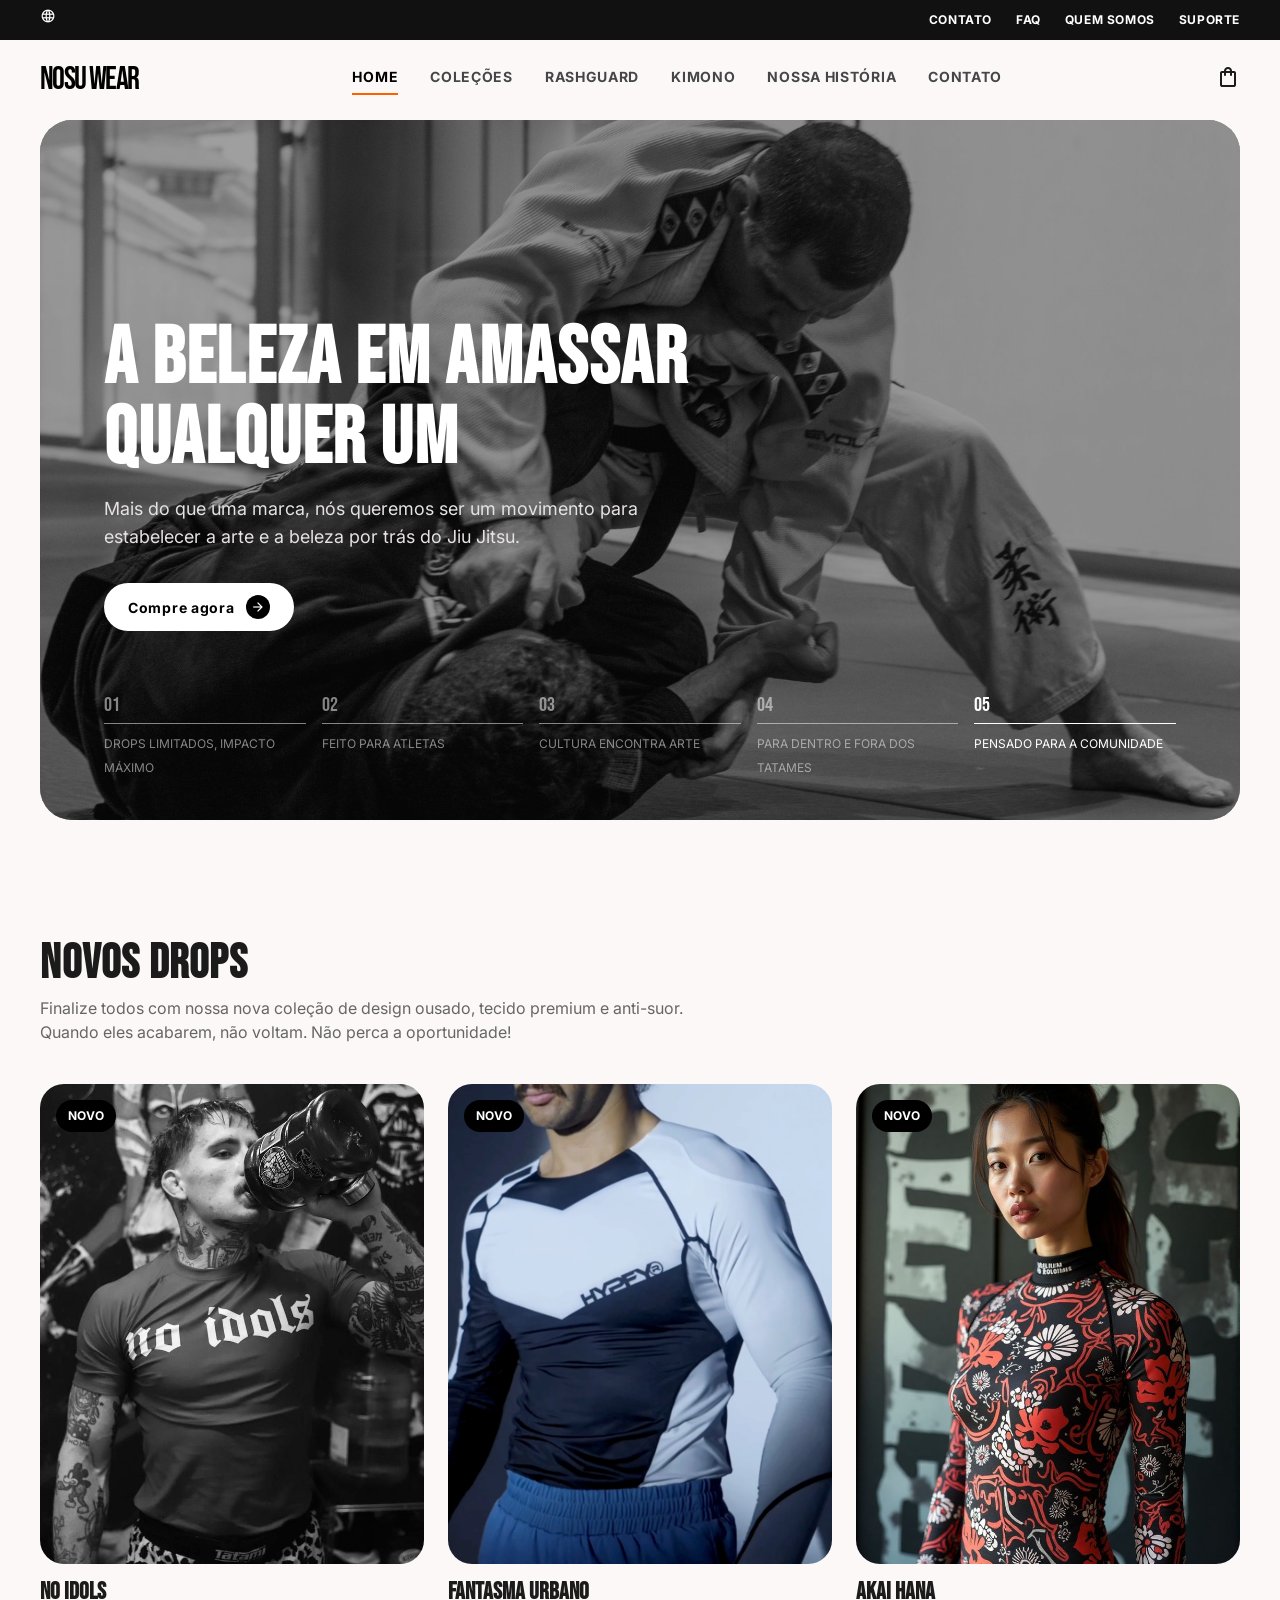
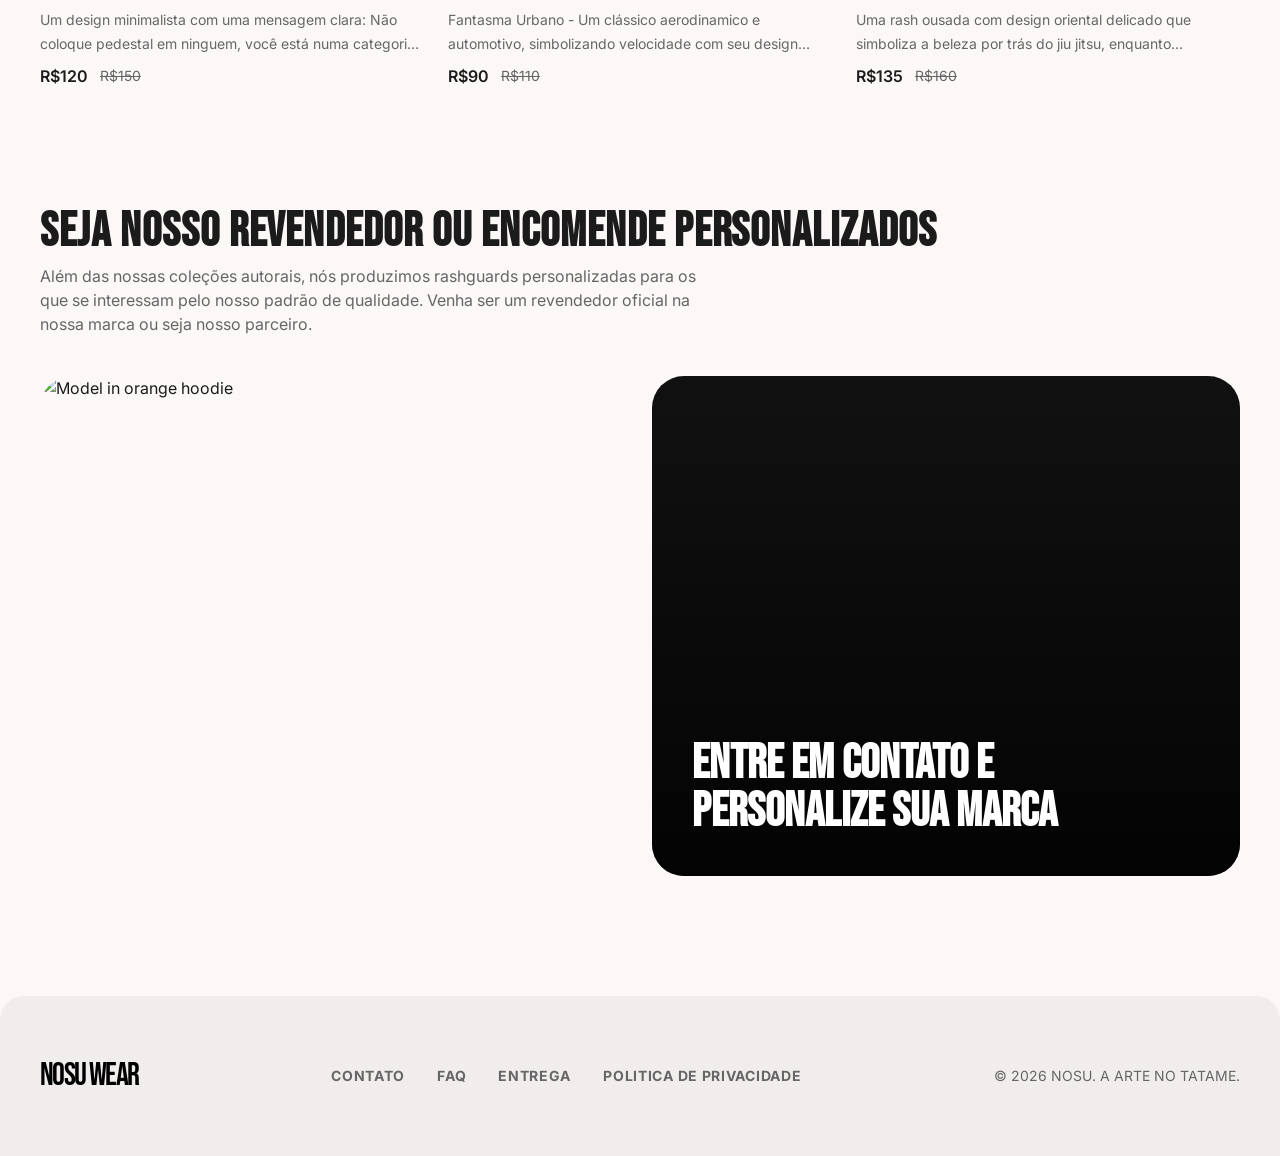
==== index.html @ 6e67a321 "Protótipo inicial da página" ====
<!DOCTYPE html>
<html lang="en">
<head>
    <meta charset="utf-8"/>
    <meta content="width=device-width, initial-scale=1.0" name="viewport"/>
    <title>NOSU - Jiu Jitsu and Gym Wear</title>
    
    <link href="https://fonts.googleapis.com/css2?family=Bebas+Neue&family=Inter:wght@400;600;700&display=swap" rel="stylesheet"/>
    <link href="https://fonts.googleapis.com/css2?family=Material+Symbols+Outlined:wght,FILL@100..700,0..1&display=swap" rel="stylesheet"/>

    <link rel="stylesheet" href="css/styles.css">
</head>
<body>

    <!-- Mini NavBar -->
    <div class="utility-bar">
        <div class="utility-icons">
            <a href="#"><span class="material-symbols-outlined icon-small">language</span></a>
        </div>
        <div class="utility-links">
            <a href="#">Contato</a>
            <a href="#">FAQ</a>
            <a href="#">Quem somos</a>
            <a href="#">Suporte</a>
        </div>
    </div>

    <!-- Main NavBar -->
    <header class="main-header">
        <div class="brand-logo">NOSU WEAR</div>
        <nav class="nav-links">
            <a class="nav-item active" href="#">HOME</a>
            <a class="nav-item" href="#">COLEÇÕES</a>
            <a class="nav-item" href="#">RASHGUARD</a>
            <a class="nav-item" href="#">KIMONO</a>
            <a class="nav-item" href="#">NOSSA HISTÓRIA</a>
            <a class="nav-item" href="#">CONTATO</a>
        </nav>
        <div class="header-actions">
            <a class="cart-btn" href="#">
                <span class="material-symbols-outlined">shopping_bag</span>
            </a>
        </div>
    </header>

    <!-- Conteudo Principal -->
    <main class="main-container">

        <!-- Hero -->
        <section class="hero-section">
            <img alt="atletas lutando" class="hero-bg-img" src="img/hero.jpg"/>
            <div class="hero-content">
                <h1 class="hero-title">A BELEZA EM AMASSAR<br/>QUALQUER UM</h1>
                <p class="hero-description">Mais do que uma marca, nós queremos ser um movimento para estabelecer a arte e a beleza por trás do Jiu Jitsu.</p>
                <button class="btn-primary">
                    Compre agora
                    <div class="btn-icon-wrapper">
                        <span class="material-symbols-outlined icon-small text-white">arrow_forward</span>
                    </div>
                </button>
            </div>
            
            <!-- Carrossel do Hero -->
            <div class="hero-carousel-progress">
                <div class="progress-step item-fade">
                    <span class="step-num">01</span>
                    <div class="step-line"></div>
                    <span class="step-text">Drops Limitados, Impacto Máximo</span>
                </div>
                <div class="progress-step item-fade">
                    <span class="step-num">02</span>
                    <div class="step-line"></div>
                    <span class="step-text">Feito para atletas</span>
                </div>
                <div class="progress-step item-fade">
                    <span class="step-num">03</span>
                    <div class="step-line"></div>
                    <span class="step-text">Cultura encontra Arte</span>
                </div>
                <div class="progress-step item-fade">
                    <span class="step-num">04</span>
                    <div class="step-line"></div>
                    <span class="step-text">Para dentro e fora dos tatames</span>
                </div>
                <div class="progress-step">
                    <span class="step-num">05</span>
                    <div class="step-line"></div>
                    <span class="step-text">Pensado para a comunidade</span>
                </div>
            </div>
        </section>

        <!-- Novos Drops -->
        <section class="products-section">
            <div class="section-header">
                <h2 class="section-title">NOVOS DROPS</h2>
                <p class="section-subtitle">Finalize todos com nossa nova coleção de design ousado, tecido premium e anti-suor. Quando eles acabarem, não voltam. Não perca a oportunidade!</p>
            </div>
            
            <div class="product-grid">
                <!-- card 1 -->
                <div class="product-card">
                    <div class="product-img-wrapper">
                        <div class="badge-new">NOVO</div>
                        <img alt="Rash No Idols" class="product-img" src="img/card1.jpg"/>
                    </div>
                    <div class="product-info">
                        <h3 class="product-title">NO IDOLS</h3>
                        <p class="product-description">Um design minimalista com uma mensagem clara: Não coloque pedestal em ninguem, você está numa categoria diferente.</p>
                        <div class="product-pricing">
                            <span class="price-active">R$120</span>
                            <span class="price-strikethrough">R$150</span>
                        </div>
                    </div>
                </div>
                <!-- card 2 -->
                <div class="product-card">
                    <div class="product-img-wrapper">
                        <div class="badge-new">NOVO</div>
                        <img alt="Rash Fantasma Urbano" class="product-img" src="img/card2.png"/>
                    </div>
                    <div class="product-info">
                        <h3 class="product-title">FANTASMA URBANO</h3>
                        <p class="product-description">Fantasma Urbano - Um clássico aerodinamico e automotivo, simbolizando velocidade com seu design pontiagudo.</p>
                        <div class="product-pricing">
                            <span class="price-active">R$90</span>
                            <span class="price-strikethrough">R$110</span>
                        </div>
                    </div>
                </div>
                <!-- card 3 -->
                <div class="product-card">
                    <div class="product-img-wrapper">
                        <div class="badge-new">NOVO</div>
                        <img alt="Rash Akai Hana" class="product-img" src="img/card3.jpg"/>
                    </div>
                    <div class="product-info">
                        <h3 class="product-title">AKAI HANA</h3>
                        <p class="product-description">Uma rash ousada com design oriental delicado que simboliza a beleza por trás do jiu jitsu, enquanto homenageia suas origens.</p>
                        <div class="product-pricing">
                            <span class="price-active">R$135</span>
                            <span class="price-strikethrough">R$160</span>
                        </div>
                    </div>
                </div>
            </div>
        </section>

        <!-- Extras -->
        <section class="banner-section">
            <div class="section-header">
                <h2 class="section-title">SEJA NOSSO REVENDEDOR OU ENCOMENDE PERSONALIZADOS</h2>
                <p class="section-subtitle">Além das nossas coleções autorais, nós produzimos rashguards personalizadas para os que se interessam pelo nosso padrão de qualidade. Venha ser um revendedor oficial na nossa marca ou seja nosso parceiro.</p>
            </div>
            <div class="banner-grid">
                <div class="banner-card-img bg-surface-container">
                    <img alt="Model in orange hoodie" class="banner-img" src="https://lh3.googleusercontent.com/aida-public/[base64]"/>
                </div>
                <div class="banner-card-text">
                    <div class="banner-gradient-overlay"></div>
                    <h3 class="banner-heading">ENTRE EM CONTATO E PERSONALIZE SUA MARCA</h3>
                </div>
            </div>
        </section>
    </main>

    <!-- Footer/Rodapé -->
    <footer class="main-footer">
        <div class="footer-inner">
            <div class="brand-logo font-headline-md">NOSU WEAR</div>
            <nav class="footer-nav">
                <a href="#">CONTATO</a>
                <a href="#">FAQ</a>
                <a href="#">ENTREGA</a>
                <a href="#">POLITICA DE PRIVACIDADE</a>
            </nav>
            <div class="footer-copyright">
                © 2026 NOSU. A ARTE NO TATAME.
            </div>
        </div>
    </footer>

</body>
</html>
---- css/styles.css ----
:root {
    /* Cores */
    --color-background: #fdf8f8;
    --color-on-background: #1c1b1b;
    --color-primary: #000000;
    --color-pure-white: #ffffff;
    --color-matte-black: #111111;
    --color-secondary-container: #fe5f00;
    --color-on-surface-variant: #444748;
    --color-muted-text: #666666;
    --color-inverse-primary: #c8c6c5;
    --color-surface-container: #f1edec;
    --color-surface-variant: #e5e2e1;

    /* Espaçamentos e Layouts */
    --container-max: 1440px;
    --margin-edge: 40px;
    --section-gap: 120px;
    --gutter: 24px;
    --item-gap: 32px;

    /* Fontes */
    --font-body: 'Inter', sans-serif;
    --font-display: 'Bebas Neue', sans-serif;
}

* {
    margin: 0;
    padding: 0;
    box-sizing: border-box;
}

body {
    background-color: var(--color-background);
    color: var(--color-on-background);
    font-family: var(--font-body);
    font-size: 16px;
    line-height: 24px;
    min-height: 100vh;
    display: flex;
    flex-direction: column;
}

a {
    color: inherit;
    text-decoration: none;
}

/* Ícones */
.icon-small {
    font-size: 16px !important;
}

.text-white {
    color: var(--color-pure-white);
}

/* Mini NavBar */
.utility-bar {
    background-color: var(--color-matte-black);
    color: var(--color-pure-white);
    padding: 8px var(--margin-edge);
    width: 100%;
    font-size: 12px;
    font-weight: 700;
    text-transform: uppercase;
    letter-spacing: 0.05em;
    display: flex;
    justify-content: space-between;
    align-items: center;
}

.utility-icons, .utility-links {
    display: flex;
    gap: 16px;
}

.utility-links {
    gap: 24px;
}

.utility-bar a:hover {
    color: var(--color-inverse-primary);
    transition: color 0.2s ease;
}

/* Main NavBar */
.main-header {
    background-color: var(--color-background);
    width: 100%;
    max-width: var(--container-max);
    margin: 0 auto;
    padding: 24px var(--margin-edge);
    display: flex;
    justify-content: space-between;
    align-items: center;
    position: sticky;
    top: 0;
    z-index: 50;
}

.brand-logo {
    font-family: var(--font-display);
    font-size: 32px;
    line-height: 32px;
    letter-spacing: -0.05em;
    color: var(--color-primary);
}

.nav-links {
    display: none;
    gap: 32px;
}

.nav-item {
    color: var(--color-on-surface-variant);
    font-weight: 700;
    text-transform: uppercase;
    font-size: 14px;
    letter-spacing: 0.05em;
    transition: color 0.2s ease;
}

.nav-item:hover {
    color: var(--color-primary);
}

.nav-item.active {
    color: var(--color-primary);
    border-b-2: 2px solid var(--color-secondary-container);
    border-bottom: 2px solid var(--color-secondary-container);
    padding-bottom: 4px;
}

.cart-btn:hover {
    opacity: 0.8;
    transition: opacity 0.2s ease;
}

.main-container {
    flex-grow: 1;
    width: 100%;
    max-width: var(--container-max);
    margin: 0 auto;
    padding: 0 var(--margin-edge) var(--section-gap) var(--margin-edge);
    display: flex;
    flex-direction: column;
    gap: var(--section-gap);
}

.hero-section {
    position: relative;
    width: 100%;
    border-radius: 32px;
    overflow: hidden;
    background-color: var(--color-matte-black);
    color: var(--color-pure-white);
    height: 600px;
    display: flex;
    flex-direction: column;
    justify-content: flex-end;
}

.hero-bg-img {
    position: absolute;
    top: 0;
    left: 0;
    width: 100%;
    height: 100%;
    object-fit: cover;
    object-position: top;
    opacity: 0.6;
}

.hero-content {
    position: relative;
    z-index: 10;
    padding: 40px;
    max-width: 48rem;
}

.hero-title {
    font-family: var(--font-display);
    font-size: 48px;
    line-height: 48px;
    letter-spacing: 0.02em;
    text-transform: uppercase;
    margin-bottom: 16px;
}

.hero-description {
    font-size: 18px;
    line-height: 28px;
    color: var(--color-surface-variant);
    margin-bottom: 32px;
    max-width: 36rem;
}

.btn-primary {
    background-color: var(--color-pure-white);
    color: var(--color-primary);
    border-radius: 9999px;
    border: none;
    padding: 12px 24px;
    font-family: var(--font-body);
    font-weight: 700;
    font-size: 14px;
    letter-spacing: 0.05em;
    display: flex;
    align-items: center;
    gap: 12px;
    cursor: pointer;
    width: fit-content;
    transition: transform 0.2s ease;
}

.btn-primary:hover {
    transform: scale(1.05);
}

.btn-icon-wrapper {
    background-color: var(--color-primary);
    border-radius: 9999px;
    padding: 4px;
    display: flex;
    align-items: center;
    justify-content: center;
}

.hero-carousel-progress {
    position: relative;
    z-index: 10;
    width: 100%;
    padding: 0 40px 40px 40px;
    display: grid;
    grid-template-columns: repeat(2, 1fr);
    gap: 16px;
}

.progress-step {
    display: flex;
    flex-direction: column;
    gap: 8px;
}

.item-fade {
    opacity: 0.5;
}

.step-num {
    font-family: var(--font-display);
    font-size: 20px;
    line-height: 20px;
}

.step-line {
    height: 1px;
    background-color: var(--color-pure-white);
    width: 100%;
}

.step-text {
    font-size: 12px;
    text-transform: uppercase;
}

.section-header {
    margin-bottom: 40px;
}

.section-title {
    font-family: var(--font-display);
    font-size: 48px;
    line-height: 48px;
    letter-spacing: 0.02em;
    text-transform: uppercase;
    margin-bottom: 8px;
}

.section-subtitle {
    color: var(--color-muted-text);
    max-width: 42rem;
}

.product-grid {
    display: grid;
    grid-template-columns: 1fr;
    gap: var(--gutter);
}

.product-card {
    display: flex;
    flex-direction: column;
    gap: 16px;
    cursor: pointer;
}

.product-img-wrapper {
    position: relative;
    background-color: var(--color-surface-container);
    border-radius: 24px;
    overflow: hidden;
    aspect-ratio: 4 / 5;
}

.badge-new {
    position: absolute;
    top: 16px;
    left: 16px;
    background-color: var(--color-primary);
    color: var(--color-pure-white);
    font-weight: 700;
    font-size: 12px;
    padding: 4px 12px;
    border-radius: 9999px;
    z-index: 10;
}

.product-img {
    width: 100%;
    height: 100%;
    object-fit: cover;
    transition: transform 0.5s ease;
}

.product-card:hover .product-img {
    transform: scale(1.05);
}

.product-info {
    display: flex;
    flex-direction: column;
}

.product-title {
    font-family: var(--font-display);
    font-size: 24px;
    line-height: 24px;
    text-transform: uppercase;
    margin-bottom: 4px;
}

.product-description {
    font-size: 14px;
    color: var(--color-muted-text);
    margin-bottom: 8px;
    display: -webkit-box;
    -webkit-line-clamp: 2;
    -webkit-box-orient: vertical;
    overflow: hidden;
}

.product-pricing {
    display: flex;
    align-items: center;
    gap: 12px;
}

.price-active {
    font-weight: 600;
}

.price-strikethrough {
    font-size: 14px;
    color: var(--color-muted-text);
    text-decoration: line-through;
}

.banner-grid {
    display: grid;
    grid-template-columns: 1fr;
    gap: var(--gutter);
}

.banner-card-img {
    position: relative;
    border-radius: 32px;
    overflow: hidden;
    height: 350px;
}

.banner-img {
    width: 100%;
    height: 100%;
    object-fit: cover;
}

.banner-card-text {
    position: relative;
    border-radius: 32px;
    overflow: hidden;
    background-color: var(--color-matte-black);
    color: var(--color-pure-white);
    display: flex;
    align-items: flex-end;
    padding: 40px;
    height: 350px;
}

.banner-gradient-overlay {
    position: absolute;
    inset: 0;
    background: linear-gradient(to top, rgba(0, 0, 0, 0.8), transparent);
}

.banner-heading {
    position: relative;
    z-index: 10;
    font-family: var(--font-display);
    font-size: 48px;
    line-height: 48px;
    text-transform: uppercase;
    max-width: 24rem;
}

.main-footer {
    background-color: var(--color-surface-container);
    width: 100%;
    border-top-left-radius: 24px;
    border-top-right-radius: 24px;
    padding: 64px var(--margin-edge);
    margin-top: auto;
}

.footer-inner {
    width: 100%;
    max-width: var(--container-max);
    margin: 0 auto;
    display: flex;
    flex-direction: column;
    align-items: center;
    gap: var(--item-gap);
}

.footer-nav {
    display: flex;
    flex-wrap: wrap;
    justify-content: center;
    gap: 24px;
}

.footer-nav a {
    font-weight: 700;
    font-size: 14px;
    letter-spacing: 0.05em;
    color: var(--color-muted-text);
    text-transform: uppercase;
    transition: color 0.2s ease;
}

.footer-nav a:hover {
    color: var(--color-secondary-container);
}

.footer-copyright {
    color: var(--color-muted-text);
    font-size: 14px;
    text-align: center;
}

@media (min-width: 768px) {
    /* Header & Navigation */
    .nav-links {
        display: flex;
    }

    .hero-section {
        height: 700px;
    }
    .hero-title {
        font-size: 80px;
        line-height: 80px;
    }
    .hero-content {
        padding: 64px;
    }
    .hero-carousel-progress {
        grid-template-columns: repeat(5, 1fr);
        padding: 0 64px 40px 64px;
    }

    .product-grid {
        grid-template-columns: repeat(3, 1fr);
    }

    .banner-grid {
        grid-template-columns: repeat(2, 1fr);
        height: 500px;
    }
    .banner-card-img, .banner-card-text {
        height: 100%;
    }

    .footer-inner {
        flex-direction: row;
        justify-content: space-between;
    }
    .footer-nav {
        gap: 32px;
    }
}
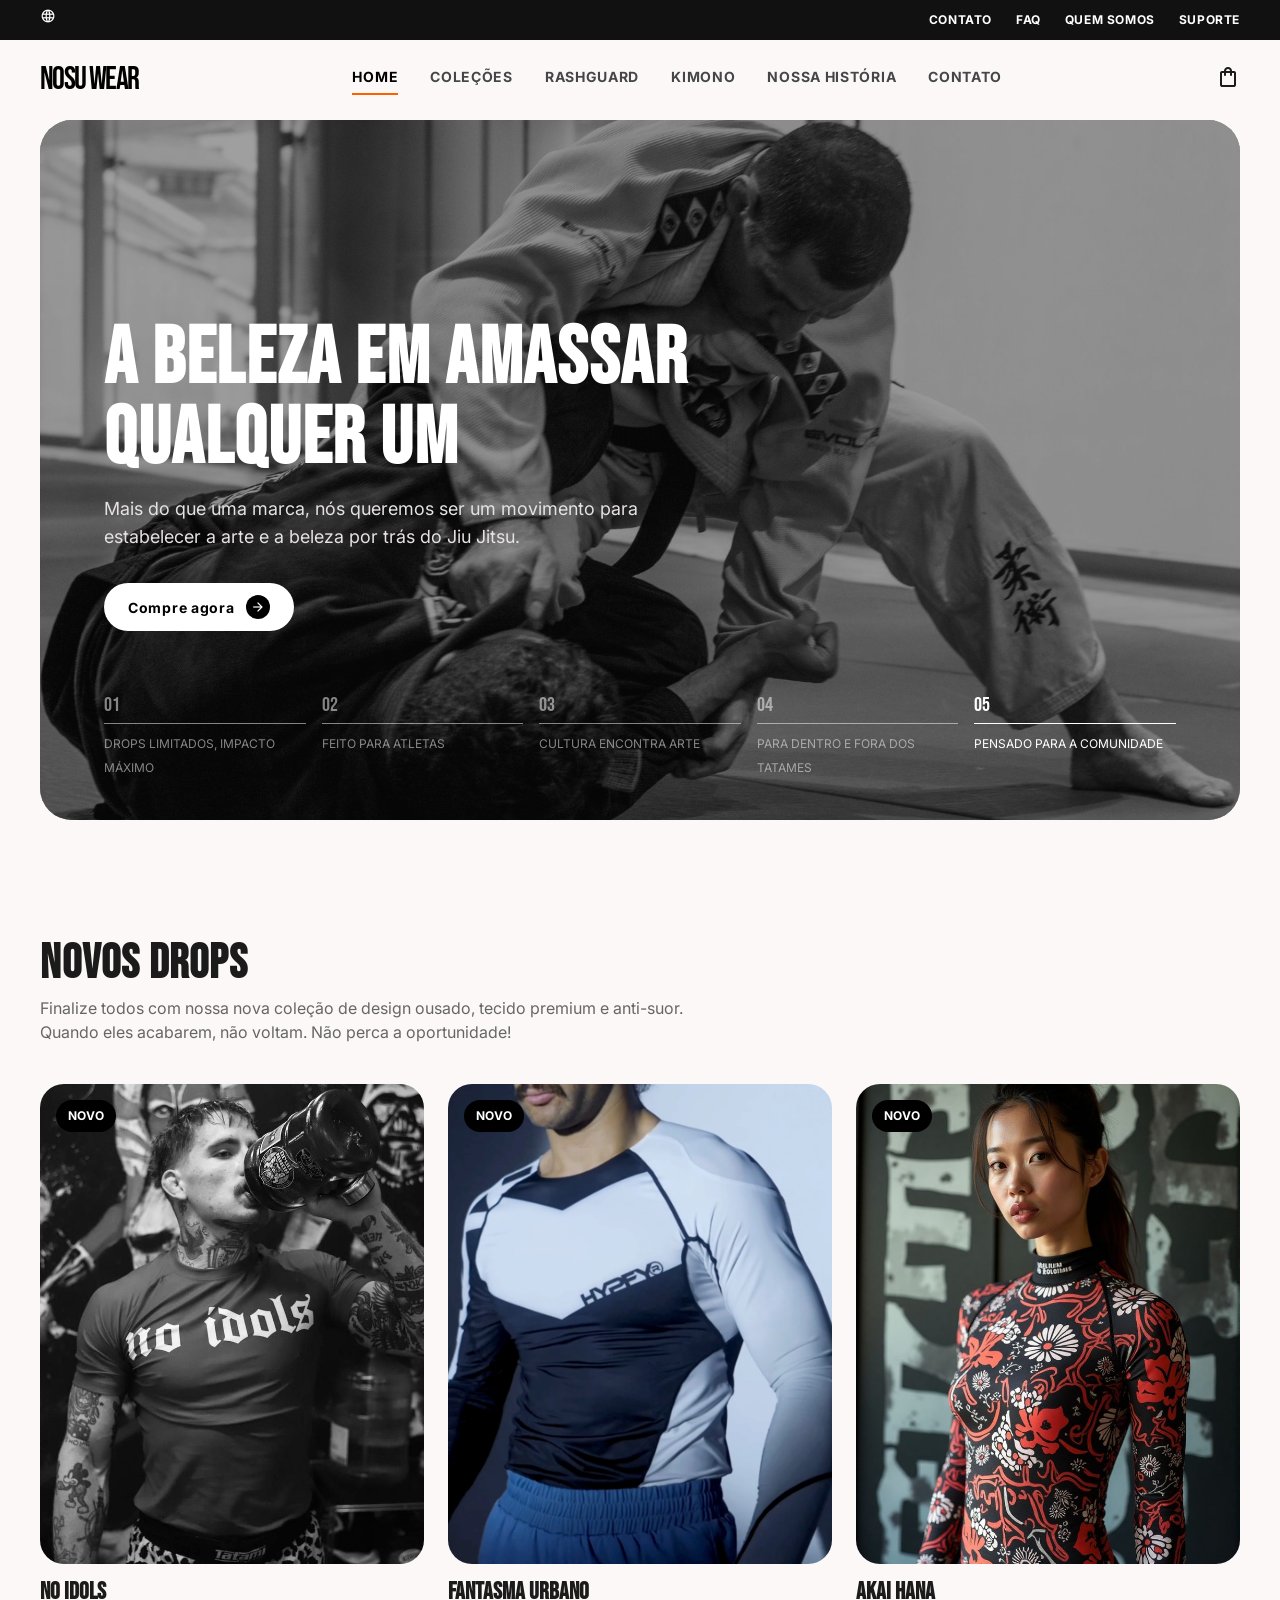
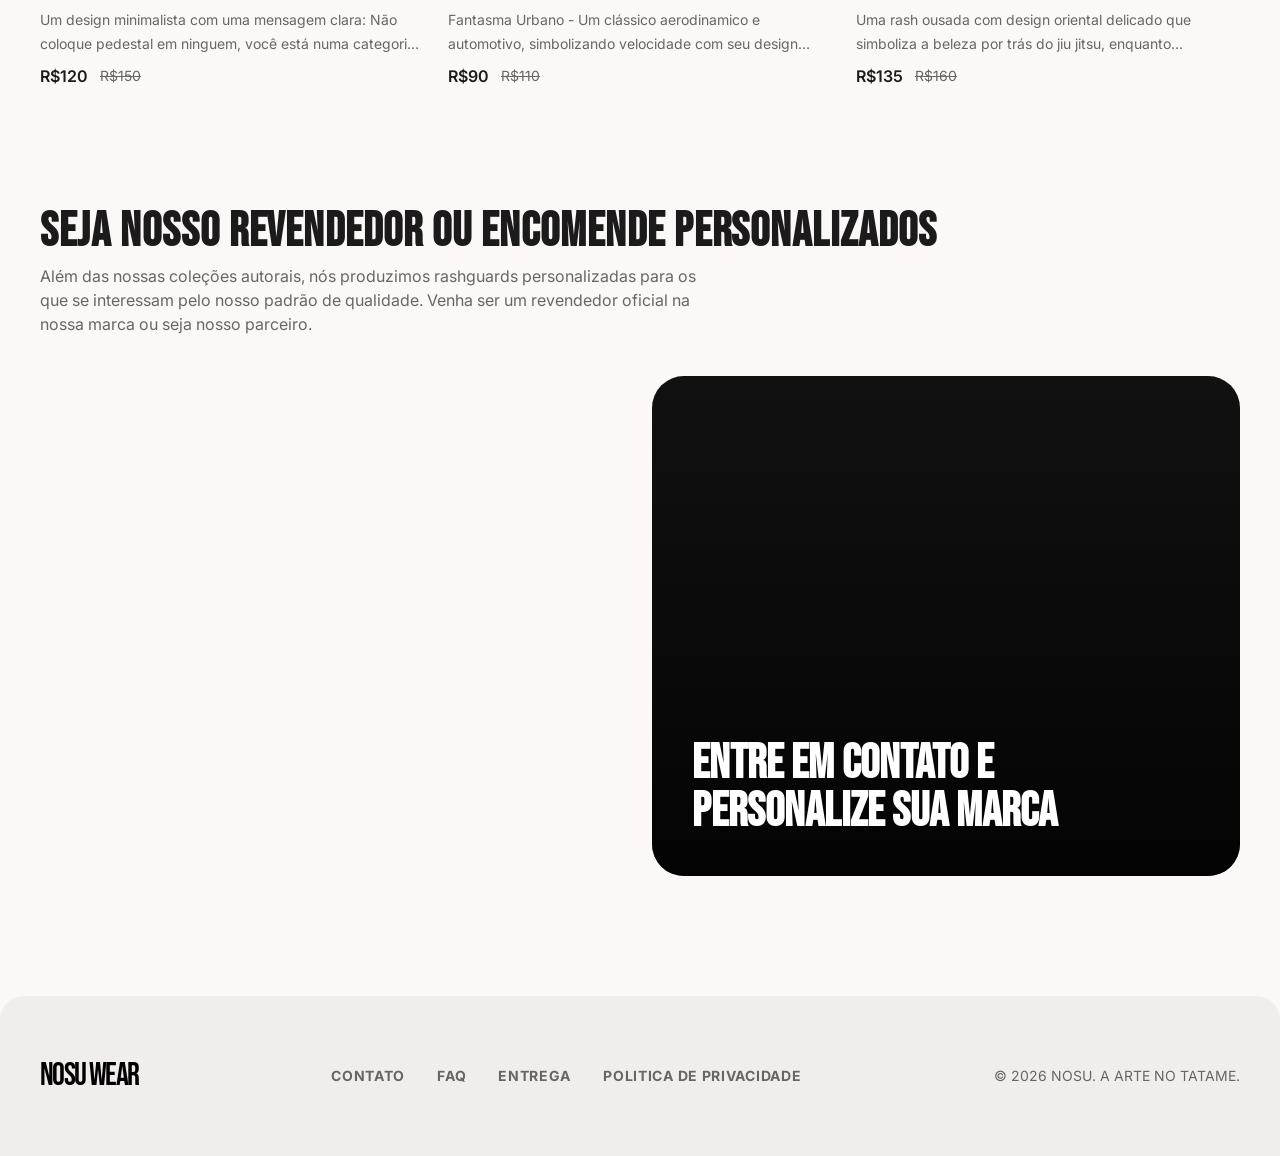
==== commit bdb21484: "update 1 adicionei video e algumas imagens nos cards" ====
--- a/index.html
+++ b/index.html
@@ -154,7 +154,10 @@
             </div>
             <div class="banner-grid">
                 <div class="banner-card-img bg-surface-container">
-                    <img alt="Model in orange hoodie" class="banner-img" src="https://lh3.googleusercontent.com/aida-public/[base64]"/>
+                    <video class="banner-img" autoplay muted loop playsinline>
+                        <source src="img/costura.mp4" type="video/mp4">
+                        Seu navegador não suporta vídeo.
+                    </video>
                 </div>
                 <div class="banner-card-text">
                     <div class="banner-gradient-overlay"></div>
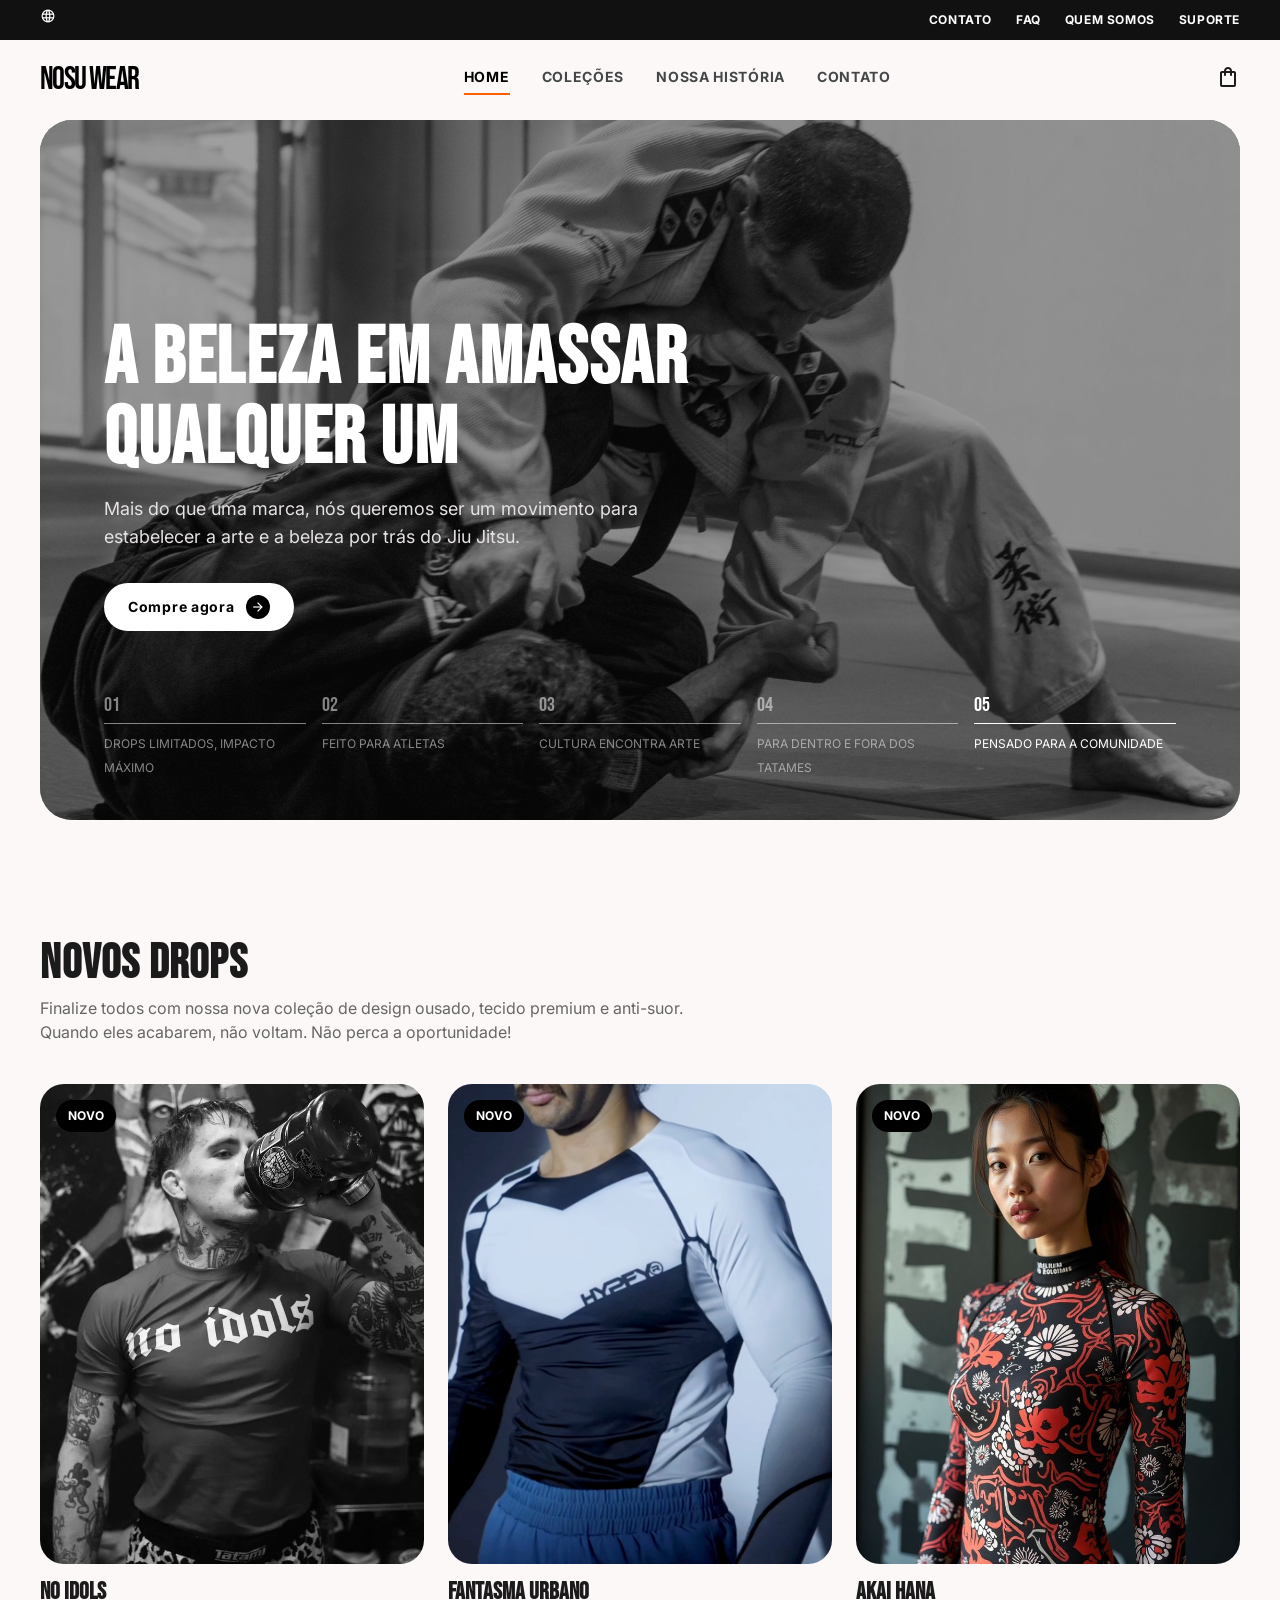
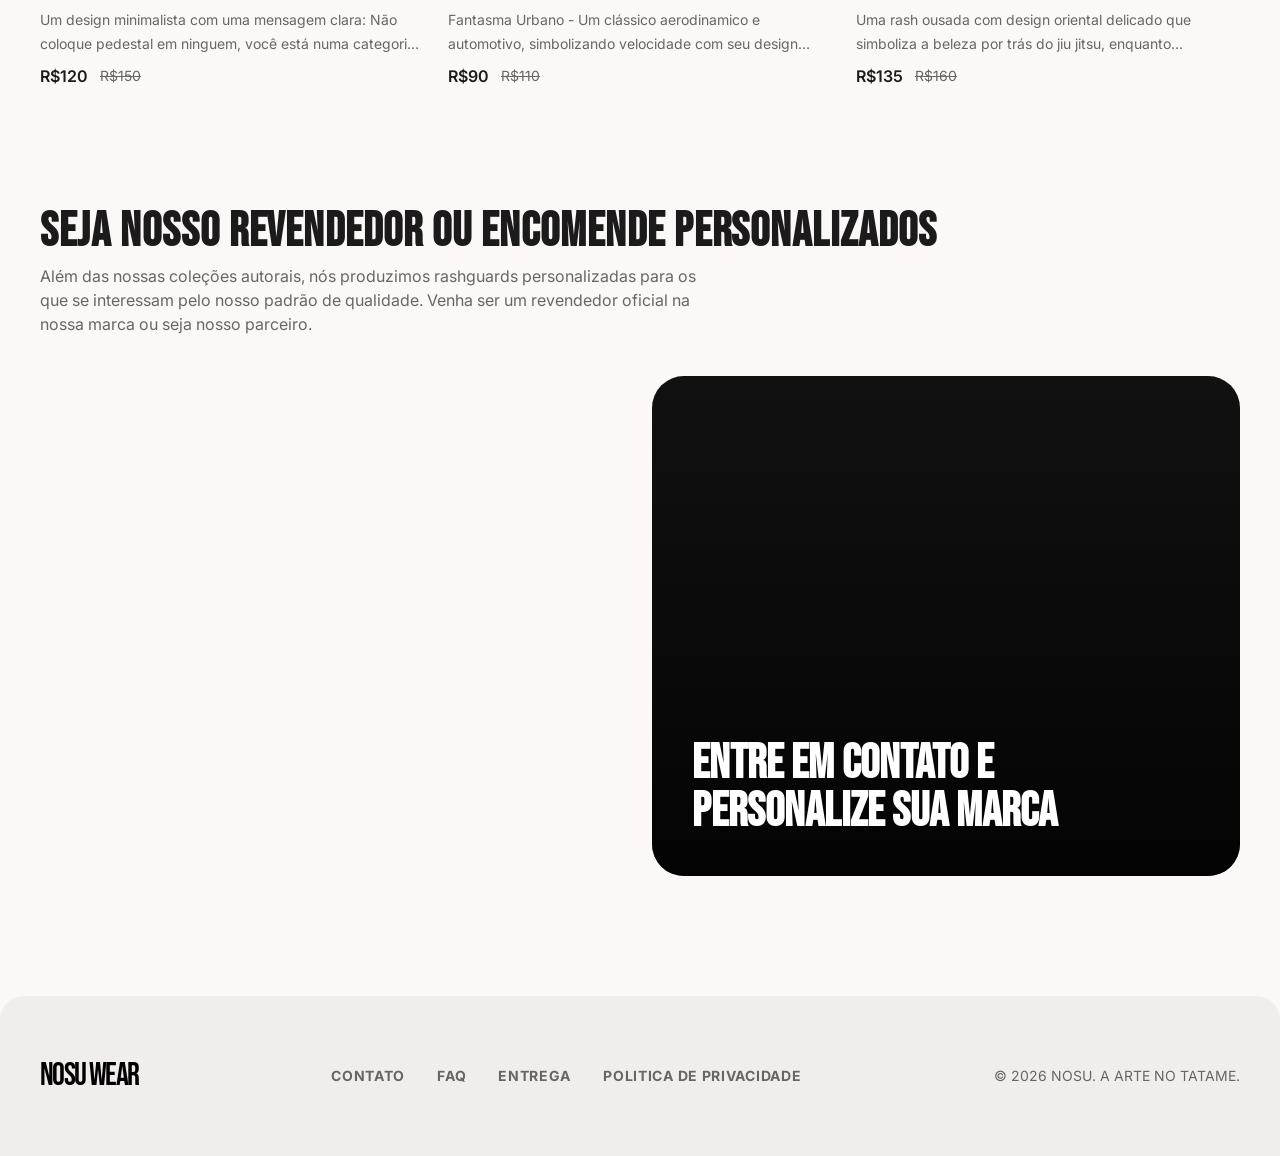
==== commit 60b2695b: "Add files via upload" ====
--- a/index.html
+++ b/index.html
@@ -30,10 +30,8 @@
         <div class="brand-logo">NOSU WEAR</div>
         <nav class="nav-links">
             <a class="nav-item active" href="#">HOME</a>
-            <a class="nav-item" href="#">COLEÇÕES</a>
-            <a class="nav-item" href="#">RASHGUARD</a>
-            <a class="nav-item" href="#">KIMONO</a>
-            <a class="nav-item" href="#">NOSSA HISTÓRIA</a>
+            <a class="nav-item" href="view/coleções.html">COLEÇÕES</a>
+            <a class="nav-item" href="view/historia.html">NOSSA HISTÓRIA</a>
             <a class="nav-item" href="#">CONTATO</a>
         </nav>
         <div class="header-actions">
@@ -52,12 +50,12 @@
             <div class="hero-content">
                 <h1 class="hero-title">A BELEZA EM AMASSAR<br/>QUALQUER UM</h1>
                 <p class="hero-description">Mais do que uma marca, nós queremos ser um movimento para estabelecer a arte e a beleza por trás do Jiu Jitsu.</p>
-                <button class="btn-primary">
+                <a href="view/coleções.html" class="btn-primary">
                     Compre agora
                     <div class="btn-icon-wrapper">
                         <span class="material-symbols-outlined icon-small text-white">arrow_forward</span>
                     </div>
-                </button>
+                </a>
             </div>
             
             <!-- Carrossel do Hero -->
--- a/css/styles.css
+++ b/css/styles.css
@@ -88,9 +88,10 @@
 .main-header {
     background-color: var(--color-background);
     width: 100%;
-    max-width: var(--container-max);
-    margin: 0 auto;
-    padding: 24px var(--margin-edge);
+    padding-left: max(var(--margin-edge), calc((100% - var(--container-max)) / 2 + var(--margin-edge)));
+    padding-right: max(var(--margin-edge), calc((100% - var(--container-max)) / 2 + var(--margin-edge)));
+    padding-top: 24px;
+    padding-bottom: 24px;
     display: flex;
     justify-content: space-between;
     align-items: center;
@@ -459,7 +460,6 @@
 }
 
 @media (min-width: 768px) {
-    /* Header & Navigation */
     .nav-links {
         display: flex;
     }
@@ -498,4 +498,1151 @@
     .footer-nav {
         gap: 32px;
     }
+
+    /* Header da "nossa historia" */
+.header-glass {
+    background-color: rgba(253, 248, 248, 0.9);
+    backdrop-filter: blur(12px);
+    -webkit-backdrop-filter: blur(12px);
+    border-bottom: 1px solid rgba(196, 199, 199, 0.3);
+}
+
+.header-actions {
+    display: flex;
+    align-items: center;
+    gap: 16px;
+}
+
+.icon-btn {
+    background: transparent;
+    border: none;
+    cursor: pointer;
+    padding: 8px;
+    color: var(--color-primary);
+    transition: opacity 0.2s ease;
+    display: flex;
+    align-items: center;
+    justify-content: center;
+}
+
+.icon-btn:hover {
+    opacity: 0.8;
+}
+
+.cart-btn-wrapper {
+    position: relative;
+}
+
+.cart-notification {
+    position: absolute;
+    top: 4px;
+    right: 4px;
+    width: 8px;
+    height: 8px;
+    background-color: var(--color-secondary-container);
+    border-radius: 50%;
+}
+
+.mobile-menu-btn {
+    display: none; /* Ocultar em desktop */
+}
+
+/* CABEÇALHO DA PÁGINA E FILTROS (CATÁLOGO) */
+.py-large {
+    padding-top: 48px;
+    padding-bottom: 48px;
+}
+
+.main-container.py-large {
+    gap: 0;
+    display: block;
+}
+
+.page-header {
+    margin-bottom: 20px;
+}
+
+.page-title {
+    font-family: var(--font-display);
+    font-size: 80px;
+    line-height: 80px;
+    letter-spacing: 0.02em;
+    color: var(--color-primary);
+    margin-bottom: 16px;
+}
+
+.page-desc {
+    font-size: 18px;
+    line-height: 28px;
+    color: var(--color-muted-text);
+    max-width: 42rem;
+}
+
+.filters-bar {
+    position: sticky;
+    top: 80px;
+    z-index: 40;
+    background-color: rgba(253, 248, 248, 0.95);
+    padding: 24px 0;
+    margin-bottom: 48px;
+    border-bottom: 1px solid rgba(196, 199, 199, 0.2);
+    display: flex;
+    flex-direction: column;
+    gap: 24px;
+}
+
+.filter-categories {
+    display: flex;
+    gap: 16px;
+    overflow-x: auto;
+    padding-bottom: 8px;
+    -ms-overflow-style: none;
+    scrollbar-width: none;
+}
+
+.filter-categories::-webkit-scrollbar {
+    display: none;
+}
+
+.filter-btn {
+    padding: 8px 24px;
+    border-radius: 9999px;
+    border: 1px solid var(--color-outline-variant);
+    background-color: transparent;
+    color: var(--color-on-background);
+    font-family: var(--font-body);
+    font-weight: 700;
+    font-size: 14px;
+    letter-spacing: 0.05em;
+    white-space: nowrap;
+    cursor: pointer;
+    transition: all 0.2s ease;
+}
+
+.filter-btn:hover {
+    background-color: var(--color-surface-container);
+}
+
+.filter-btn.active {
+    background-color: var(--color-matte-black);
+    color: var(--color-pure-white);
+    border-color: var(--color-matte-black);
+}
+
+.filter-actions {
+    display: flex;
+    align-items: center;
+    gap: 16px;
+}
+
+.filter-action-btn {
+    display: flex;
+    align-items: center;
+    gap: 8px;
+    background: transparent;
+    border: none;
+    font-family: var(--font-body);
+    font-weight: 700;
+    font-size: 14px;
+    text-transform: uppercase;
+    letter-spacing: 0.05em;
+    color: var(--color-on-background);
+    cursor: pointer;
+}
+
+.filter-divider {
+    width: 1px;
+    height: 24px;
+    background-color: var(--color-outline-variant);
+}
+
+/* Cards de produtos */
+.radius-lg {
+    border-radius: 32px;
+}
+
+.badge {
+    position: absolute;
+    top: 24px;
+    left: 24px;
+    font-weight: 700;
+    font-size: 10px;
+    padding: 4px 12px;
+    border-radius: 9999px;
+    text-transform: uppercase;
+    letter-spacing: 0.1em;
+    z-index: 10;
+}
+
+.badge-dark {
+    background-color: var(--color-matte-black);
+    color: var(--color-pure-white);
+}
+
+.badge-accent {
+    background-color: var(--color-secondary-container);
+    color: var(--color-pure-white);
+}
+
+/* Botão Glass 'Adicionar ao carrinho' */
+.btn-add-cart {
+    position: absolute;
+    bottom: 24px;
+    right: 24px;
+    background: rgba(255, 255, 255, 0.8);
+    backdrop-filter: blur(12px);
+    -webkit-backdrop-filter: blur(12px);
+    border: none;
+    padding: 16px;
+    border-radius: 50%;
+    display: flex;
+    align-items: center;
+    justify-content: center;
+    cursor: pointer;
+    opacity: 0;
+    transform: translateY(10px);
+    transition: all 0.3s ease;
+    z-index: 10;
+}
+
+.product-card:hover .btn-add-cart {
+    opacity: 1;
+    transform: translateY(0);
+}
+
+/* Paginação (ATUALIZAR NO FUTURO) */
+.pagination-section {
+    display: flex;
+    flex-direction: column;
+    align-items: center;
+    gap: 32px;
+    margin-top: var(--section-gap);
+}
+
+.btn-load-more {
+    background-color: var(--color-matte-black);
+    color: var(--color-pure-white);
+    padding: 16px 48px;
+    border-radius: 9999px;
+    font-family: var(--font-body);
+    font-weight: 700;
+    font-size: 14px;
+    letter-spacing: 0.05em;
+    border: none;
+    cursor: pointer;
+    display: flex;
+    align-items: center;
+    gap: 16px;
+    transition: opacity 0.2s ease;
+}
+
+.btn-load-more:hover {
+    opacity: 0.9;
+}
+
+.btn-load-more:hover .material-symbols-outlined {
+    transform: translateX(4px);
+    transition: transform 0.2s ease;
+}
+
+.pagination-progress {
+    display: flex;
+    align-items: center;
+    gap: 16px;
+}
+
+.progress-track {
+    width: 96px;
+    height: 2px;
+    background-color: var(--color-outline-variant);
+    position: relative;
+    overflow: hidden;
+}
+
+.progress-fill {
+    position: absolute;
+    left: 0;
+    top: 0;
+    height: 100%;
+    width: 33.33%;
+    background-color: var(--color-secondary-container);
+}
+
+.progress-text {
+    font-weight: 700;
+    font-size: 14px;
+    color: var(--color-muted-text);
+}
+
+/* extensão do footer */
+.footer-extended {
+    background-color: var(--color-surface-container);
+    border-top-left-radius: 32px;
+    border-top-right-radius: 32px;
+    margin-top: var(--section-gap);
+}
+
+.footer-extended .footer-inner {
+    max-width: var(--container-max);
+    margin: 0 auto;
+    padding: var(--section-gap) var(--margin-edge);
+    display: flex;
+    flex-direction: column;
+    gap: 48px;
+}
+
+.footer-brand-section {
+    display: flex;
+    flex-direction: column;
+    gap: 24px;
+}
+
+.footer-desc {
+    font-size: 16px;
+    color: var(--color-muted-text);
+    max-width: 24rem;
+}
+
+.social-links {
+    display: flex;
+    gap: 16px;
+}
+
+.social-btn {
+    width: 40px;
+    height: 40px;
+    border-radius: 50%;
+    border: 1px solid var(--color-outline-variant);
+    display: flex;
+    align-items: center;
+    justify-content: center;
+    color: var(--color-on-background);
+    transition: all 0.2s ease;
+}
+
+.social-btn:hover {
+    background-color: var(--color-matte-black);
+    color: var(--color-pure-white);
+    border-color: var(--color-matte-black);
+}
+
+.footer-links-grid {
+    display: grid;
+    grid-template-columns: repeat(2, 1fr);
+    gap: 32px 48px;
+}
+
+.footer-column {
+    display: flex;
+    flex-direction: column;
+    gap: 16px;
+}
+
+.footer-column-title {
+    font-weight: 700;
+    font-size: 14px;
+    letter-spacing: 0.05em;
+    color: var(--color-primary);
+}
+
+.footer-column a {
+    font-size: 16px;
+    color: var(--color-muted-text);
+    transition: color 0.2s ease;
+}
+
+.footer-column a:hover {
+    color: var(--color-secondary-container);
+}
+
+.footer-bottom {
+    border-top: 1px solid rgba(196, 199, 199, 0.3);
+    padding: 32px var(--margin-edge);
+    text-align: center;
+}
+
+.footer-bottom p {
+    font-weight: 700;
+    font-size: 12px;
+    color: var(--color-muted-text);
+    letter-spacing: 0.1em;
+    text-transform: uppercase;
+}
+
+@media (min-width: 768px) {
+    .filters-bar {
+        flex-direction: row;
+        justify-content: space-between;
+        align-items: center;
+    }
+    
+    .footer-extended .footer-inner {
+        flex-direction: row;
+        justify-content: space-between;
+        align-items: flex-start;
+    }
+
+    .footer-links-grid {
+        grid-template-columns: repeat(3, 1fr);
+    }
+}
+
+@media (max-width: 767px) {
+    .mobile-menu-btn {
+        display: flex;
+    }
+    .page-title {
+        font-size: 48px;
+        line-height: 48px;
+    }
+}
+
+.smooth-font {
+    -webkit-font-smoothing: antialiased;
+    -moz-osx-font-smoothing: grayscale;
+    overflow-x: hidden;
+}
+
+.page-fluid {
+    width: 100%;
+}
+
+.section-container {
+    width: 100%;
+    max-width: var(--container-max);
+    margin: 0 auto;
+    padding: var(--section-gap) var(--margin-edge);
+}
+
+.hero-story {
+    position: relative;
+    height: 921px;
+    width: 100%;
+    display: flex;
+    align-items: center;
+    justify-content: center;
+    overflow: hidden;
+}
+
+.hero-story-bg {
+    position: absolute;
+    inset: 0;
+    z-index: 0;
+}
+
+.img-grayscale-dark {
+    width: 100%;
+    height: 100%;
+    object-fit: cover;
+    filter: grayscale(100%) brightness(50%);
+    will-change: transform;
+}
+
+.hero-story-content {
+    position: relative;
+    z-index: 10;
+    text-align: center;
+    padding: 0 var(--margin-edge);
+}
+
+.hero-story-title {
+    font-family: var(--font-display);
+    font-size: 80px;
+    line-height: 80px;
+    letter-spacing: 0.02em;
+    color: var(--color-pure-white);
+    max-width: 56rem;
+    margin: 0 auto 32px auto;
+}
+
+.hero-story-divider {
+    width: 96px;
+    height: 4px;
+    background-color: var(--color-secondary-container);
+    margin: 0 auto;
+}
+
+.manifesto-grid {
+    display: grid;
+    grid-template-columns: 1fr;
+    gap: var(--section-gap);
+    align-items: center;
+}
+
+.manifesto-img-wrapper {
+    border-radius: 32px;
+    overflow: hidden;
+    box-shadow: 0 25px 50px -12px rgba(0, 0, 0, 0.25);
+}
+
+.manifesto-img {
+    width: 100%;
+    aspect-ratio: 4/5;
+    object-fit: cover;
+    transition: transform 0.7s ease;
+}
+
+.manifesto-img-wrapper:hover .manifesto-img {
+    transform: scale(1.05);
+}
+
+.manifesto-text {
+    display: flex;
+    flex-direction: column;
+    gap: 32px;
+}
+
+.manifesto-badge {
+    font-weight: 700;
+    font-size: 14px;
+    letter-spacing: 0.1em;
+    color: var(--color-secondary-container);
+}
+
+.manifesto-title {
+    font-family: var(--font-display);
+    font-size: 48px;
+    line-height: 48px;
+    color: var(--color-primary);
+}
+
+.manifesto-body {
+    font-size: 18px;
+    line-height: 28px;
+    color: var(--color-on-surface-variant);
+    display: flex;
+    flex-direction: column;
+    gap: 24px;
+}
+
+.values-wrapper {
+    background-color: var(--color-surface-container);
+}
+
+.values-grid {
+    display: grid;
+    grid-template-columns: 1fr;
+    gap: var(--item-gap);
+}
+
+.value-card {
+    background-color: var(--color-pure-white);
+    padding: 48px;
+    border-radius: 32px;
+    text-align: center;
+    display: flex;
+    flex-direction: column;
+    gap: 16px;
+    transition: background-color 0.3s ease;
+    cursor: default;
+}
+
+.value-icon {
+    font-size: 36px !important;
+    color: var(--color-secondary-container);
+    transition: transform 0.3s ease;
+}
+
+.value-title {
+    font-family: var(--font-display);
+    font-size: 32px;
+    line-height: 32px;
+    color: var(--color-primary);
+    transition: color 0.3s ease;
+}
+
+.value-desc {
+    color: var(--color-muted-text);
+    transition: color 0.3s ease;
+}
+
+.value-card:hover {
+    background-color: var(--color-matte-black);
+}
+
+.value-card:hover .value-title,
+.value-card:hover .value-desc {
+    color: var(--color-pure-white);
+}
+
+.seams-section {
+    position: relative;
+    height: 819px;
+    width: 100%;
+    overflow: hidden;
+    display: flex;
+    align-items: flex-end;
+}
+
+.seams-bg-img {
+    position: absolute;
+    inset: 0;
+    width: 100%;
+    height: 100%;
+    object-fit: cover;
+    filter: brightness(75%);
+}
+
+.seams-glass-panel {
+    position: relative;
+    z-index: 10;
+    width: 100%;
+    max-width: 48rem;
+    margin-left: max(var(--margin-edge), calc((100% - var(--container-max)) / 2 + var(--margin-edge)));
+    margin-right: var(--margin-edge);
+    margin-bottom: var(--margin-edge);
+    padding: 48px;
+    border-radius: 32px;
+    background-color: rgba(255, 255, 255, 0.8);
+    backdrop-filter: blur(12px);
+    -webkit-backdrop-filter: blur(12px);
+}
+
+.seams-title {
+    font-family: var(--font-display);
+    font-size: 48px;
+    line-height: 48px;
+    color: var(--color-primary);
+    margin-bottom: 24px;
+}
+
+.seams-desc {
+    font-size: 18px;
+    line-height: 28px;
+    color: var(--color-on-surface-variant);
+    margin-bottom: 32px;
+}
+
+.seams-specs {
+    display: flex;
+    flex-wrap: wrap;
+    gap: 32px;
+}
+
+.spec-item {
+    display: flex;
+    flex-direction: column;
+}
+
+.spec-value {
+    font-family: var(--font-display);
+    font-size: 32px;
+    line-height: 32px;
+    color: var(--color-secondary-container);
+}
+
+.spec-label {
+    font-weight: 700;
+    font-size: 14px;
+    color: var(--color-muted-text);
+}
+
+.culture-header {
+    text-align: center;
+    margin-bottom: 64px;
+}
+
+.culture-title {
+    font-family: var(--font-display);
+    font-size: 80px;
+    line-height: 80px;
+    color: var(--color-primary);
+}
+
+.culture-desc {
+    color: var(--color-muted-text);
+    max-width: 42rem;
+    margin: 16px auto 0 auto;
+}
+
+.culture-grid {
+    display: grid;
+    grid-template-columns: repeat(2, 1fr);
+    grid-auto-rows: 290px; /* Metade da altura total aproximada menos o gap (não me lembro como eu descobri isso ~guaraná) */
+    gap: 16px;
+    height: auto;
+}
+
+.culture-item {
+    border-radius: 24px;
+    overflow: hidden;
+}
+
+.culture-img {
+    width: 100%;
+    height: 100%;
+    object-fit: cover;
+    transition: transform 0.5s ease;
+}
+
+.culture-item:hover .culture-img {
+    transform: scale(1.05);
+}
+
+/* Layout de Grid */
+.col-span-1 { grid-column: span 1; }
+.col-span-2 { grid-column: span 2; }
+.row-span-2 { grid-row: span 2; }
+
+.footer-simple {
+    background-color: var(--color-surface-container);
+    border-top-left-radius: 24px;
+    border-top-right-radius: 24px;
+    padding: var(--section-gap) var(--margin-edge);
+}
+
+.footer-simple-inner {
+    max-width: var(--container-max);
+    margin: 0 auto;
+    display: flex;
+    flex-direction: column;
+    gap: 32px;
+    align-items: center;
+}
+
+.footer-simple-brand {
+    display: flex;
+    flex-direction: column;
+    align-items: center;
+    gap: 16px;
+    text-align: center;
+}
+
+.footer-simple-copyright {
+    color: var(--color-on-surface-variant);
+}
+
+.footer-simple-nav {
+    display: flex;
+    flex-wrap: wrap;
+    justify-content: center;
+    gap: 32px;
+}
+
+.footer-simple-nav a {
+    font-weight: 700;
+    font-size: 14px;
+    letter-spacing: 0.05em;
+    color: var(--color-muted-text);
+    text-transform: uppercase;
+    transition: color 0.2s ease;
+}
+
+.footer-simple-nav a:hover {
+    color: var(--color-secondary-container);
+}
+
+.footer-simple-social {
+    display: flex;
+    gap: 16px;
+}
+
+.social-btn-dark {
+    width: 40px;
+    height: 40px;
+    border-radius: 50%;
+    border: none;
+    background-color: var(--color-matte-black);
+    color: var(--color-pure-white);
+    display: flex;
+    align-items: center;
+    justify-content: center;
+    cursor: pointer;
+    transition: background-color 0.2s ease;
+}
+
+.social-btn-dark:hover {
+    background-color: var(--color-secondary-container);
+}
+
+@media (min-width: 768px) {
+    .manifesto-grid {
+        grid-template-columns: repeat(2, 1fr);
+    }
+    
+    .values-grid {
+        grid-template-columns: repeat(3, 1fr);
+    }
+    
+    .seams-glass-panel {
+        padding: 96px;
+    }
+
+    .culture-grid {
+        grid-template-columns: repeat(4, 1fr);
+        height: 600px;
+        gap: 32px;
+    }
+
+    .footer-simple-inner {
+        flex-direction: row;
+        justify-content: space-between;
+    }
+
+    .footer-simple-brand {
+        align-items: flex-start;
+        text-align: left;
+    }
+}
+
+@media (max-width: 767px) {
+    .hero-story-title {
+        font-size: 48px;
+        line-height: 48px;
+    }
+    
+    .culture-title {
+        font-size: 48px;
+        line-height: 48px;
+    }
+}
+
+.cart-notification-badge {
+    position: absolute;
+    top: -4px;
+    right: -4px;
+    background-color: var(--color-secondary-container);
+    color: var(--color-pure-white);
+    font-size: 10px;
+    font-weight: 700;
+    width: 16px;
+    height: 16px;
+    border-radius: 50%;
+    display: flex;
+    align-items: center;
+    justify-content: center;
+}
+
+.text-accent {
+    color: var(--color-secondary-container);
+}
+
+.product-page-spacing {
+    padding-top: 32px;
+    gap: 0;
+}
+
+.product-layout-grid {
+    display: grid;
+    grid-template-columns: 1fr;
+    gap: var(--item-gap);
+}
+
+/* Galeria da pagina produto (Esquerda) */
+.product-gallery {
+    display: flex;
+    flex-direction: column;
+    gap: 16px;
+}
+
+.product-thumbnails {
+    display: none; /* Esconde no Mobile */
+    flex-direction: column;
+    gap: 16px;
+    width: 96px;
+    flex-shrink: 0;
+}
+
+.thumbnail-btn {
+    aspect-ratio: 4/5;
+    border-radius: 8px;
+    overflow: hidden;
+    cursor: pointer;
+    border: 2px solid transparent;
+    opacity: 0.5;
+    background: transparent;
+    padding: 0;
+    transition: all 0.2s ease;
+}
+
+.thumbnail-btn img {
+    width: 100%;
+    height: 100%;
+    object-fit: cover;
+}
+
+.thumbnail-btn:hover {
+    opacity: 1;
+}
+
+.thumbnail-btn.active {
+    border-color: var(--color-primary);
+    opacity: 1;
+}
+
+.product-featured-img {
+    flex: 1;
+    aspect-ratio: 4/5;
+    border-radius: 32px;
+    overflow: hidden;
+    background-color: var(--color-surface-container);
+    position: relative;
+}
+
+.product-featured-img img {
+    width: 100%;
+    height: 100%;
+    object-fit: cover;
+    transition: opacity 0.2s ease-in-out, transform 0.7s cubic-bezier(0.4, 0, 0.2, 1);
+}
+
+.product-featured-img:hover img {
+    transform: scale(1.05);
+}
+
+/* Painel de informações (Direita) */
+.product-info-panel {
+    display: flex;
+    flex-direction: column;
+    padding-top: 16px;
+}
+
+.collection-label {
+    font-weight: 700;
+    font-size: 12px;
+    color: var(--color-muted-text);
+    letter-spacing: 0.1em;
+    text-transform: uppercase;
+    margin-bottom: 8px;
+}
+
+.product-main-title {
+    font-family: var(--font-display);
+    font-size: 48px;
+    line-height: 48px;
+    color: var(--color-primary);
+    margin-bottom: 16px;
+}
+
+.product-main-pricing {
+    display: flex;
+    align-items: center;
+    gap: 16px;
+    margin-bottom: 32px;
+}
+
+.product-main-pricing .price-active {
+    font-size: 24px;
+}
+
+.product-full-desc {
+    font-size: 16px;
+    line-height: 24px;
+    color: var(--color-muted-text);
+    max-width: 28rem;
+    margin-bottom: 40px;
+}
+
+.size-selection-area {
+    margin-bottom: 40px;
+}
+
+.size-header {
+    display: flex;
+    justify-content: space-between;
+    align-items: center;
+    margin-bottom: 16px;
+}
+
+.size-title {
+    font-weight: 700;
+    font-size: 14px;
+    color: var(--color-primary);
+}
+
+.size-guide-link {
+    color: var(--color-secondary-container);
+    font-weight: 700;
+    font-size: 12px;
+    text-decoration: underline;
+    text-underline-offset: 4px;
+    transition: opacity 0.2s ease;
+}
+
+.size-guide-link:hover {
+    opacity: 0.8;
+}
+
+.size-options {
+    display: flex;
+    flex-wrap: wrap;
+    gap: 12px;
+}
+
+.size-btn {
+    width: 56px;
+    height: 56px;
+    border-radius: 50%;
+    border: 1px solid var(--color-outline-variant);
+    background: transparent;
+    font-family: var(--font-body);
+    font-weight: 700;
+    font-size: 14px;
+    color: var(--color-primary);
+    cursor: pointer;
+    transition: all 0.2s ease;
+}
+
+.size-btn:hover {
+    border-color: var(--color-primary);
+}
+
+.size-btn:active {
+    transform: scale(0.95);
+}
+
+.size-btn.active {
+    background-color: var(--color-primary);
+    color: var(--color-pure-white);
+    border: 2px solid var(--color-primary);
+    box-shadow: 0 10px 15px -3px rgba(0, 0, 0, 0.1);
+}
+
+.btn-add-bag {
+    width: 100%;
+    padding: 24px;
+    border-radius: 9999px;
+    background-color: var(--color-matte-black);
+    color: var(--color-pure-white);
+    font-family: var(--font-body);
+    font-weight: 700;
+    font-size: 14px;
+    letter-spacing: 0.05em;
+    border: none;
+    cursor: pointer;
+    display: flex;
+    align-items: center;
+    justify-content: center;
+    gap: 12px;
+    margin-bottom: 48px;
+    transition: all 0.3s ease;
+}
+
+.btn-add-bag:hover {
+    background-color: var(--color-secondary-container);
+}
+
+.btn-add-bag:active {
+    transform: scale(0.98);
+}
+
+.icon-slide {
+    transition: transform 0.2s ease;
+}
+
+.btn-add-bag:hover .icon-slide {
+    transform: translateX(4px);
+}
+
+/* Menu expansivel (Acordeão, Hamburguer, whatever o nome disso ai ~guaraná) */
+.accordions-wrapper {
+    border-top: 1px solid rgba(196, 199, 199, 0.3);
+}
+
+.accordion-item {
+    padding: 20px 0;
+    border-bottom: 1px solid rgba(196, 199, 199, 0.3);
+    cursor: pointer;
+}
+
+/* Remover a setinha padrão do HTML */
+.accordion-item summary::-webkit-details-marker {
+    display: none; 
+}
+
+.accordion-header {
+    display: flex;
+    justify-content: space-between;
+    align-items: center;
+    font-weight: 700;
+    font-size: 14px;
+    color: var(--color-primary);
+    list-style: none;
+}
+
+.accordion-icon {
+    transition: transform 0.3s ease;
+}
+
+.accordion-item[open] .accordion-icon {
+    transform: rotate(180deg);
+}
+
+.accordion-content {
+    margin-top: 16px;
+    color: var(--color-muted-text);
+    font-size: 16px;
+    line-height: 1.6;
+}
+
+.accordion-content p {
+    margin-bottom: 8px;
+}
+
+.related-section {
+    margin-top: var(--section-gap);
+}
+
+.related-header {
+    display: flex;
+    justify-content: space-between;
+    align-items: flex-end;
+    margin-bottom: 48px;
+}
+
+.related-title {
+    font-family: var(--font-display);
+    font-size: 32px;
+    line-height: 32px;
+    color: var(--color-primary);
+    margin-bottom: 8px;
+}
+
+.related-subtitle {
+    color: var(--color-muted-text);
+}
+
+.view-all-link {
+    display: flex;
+    align-items: center;
+    gap: 8px;
+    font-weight: 700;
+    font-size: 14px;
+    color: var(--color-primary);
+    border-bottom: 2px solid var(--color-primary);
+    padding-bottom: 4px;
+    transition: all 0.2s ease;
+}
+
+.view-all-link:hover {
+    color: var(--color-secondary-container);
+    border-color: var(--color-secondary-container);
+}
+
+.group-hover-slide {
+    transition: transform 0.2s ease;
+}
+
+.view-all-link:hover .group-hover-slide {
+    transform: translateX(4px);
+}
+
+@media (min-width: 1024px) {
+    .product-layout-grid {
+        grid-template-columns: repeat(12, 1fr);
+    }
+    
+    .product-gallery {
+        grid-column: span 7;
+        flex-direction: row; /* Coloca as thumbnails ao lado da imagem principal */
+    }
+    
+    .product-thumbnails {
+        display: flex;
+    }
+    
+    .product-info-panel {
+        grid-column: span 5;
+    }
+}
 }
